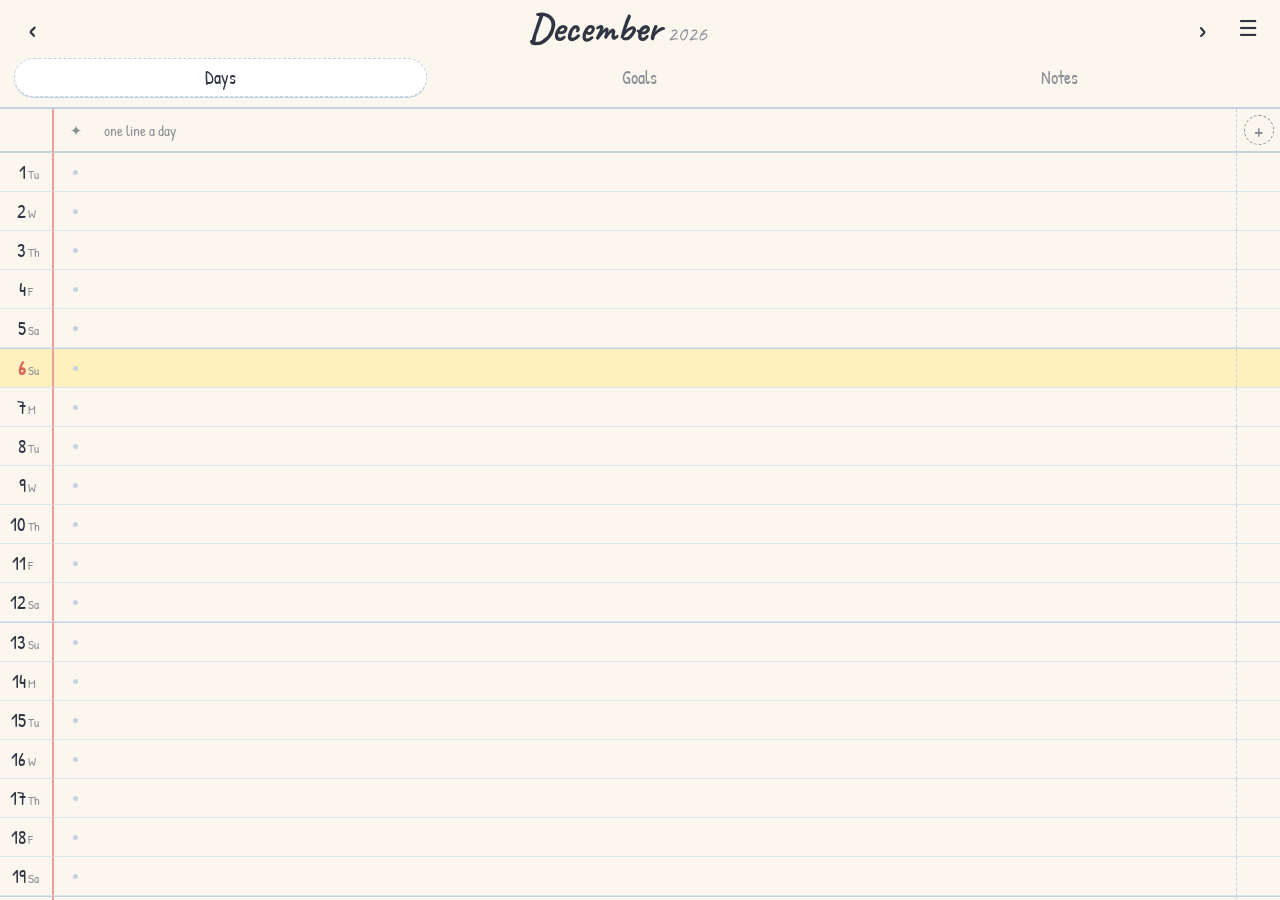
==== index.html @ 995aca8b "Add files via upload" ====
<!doctype html>
<html lang="en">
<head>
<meta charset="utf-8">
<meta name="viewport" content="width=device-width, initial-scale=1, viewport-fit=cover">
<meta name="theme-color" content="#fbf7ee">
<meta name="color-scheme" content="light">
<meta name="apple-mobile-web-app-capable" content="yes">
<meta name="mobile-web-app-capable" content="yes">
<meta name="apple-mobile-web-app-status-bar-style" content="default">
<meta name="apple-mobile-web-app-title" content="Planner">
<title>Planner</title>
<link rel="manifest" href="manifest.webmanifest">
<link rel="icon" type="image/png" href="icons/icon-192.png">
<link rel="apple-touch-icon" href="icons/apple-touch-icon.png">
<link rel="preconnect" href="https://fonts.googleapis.com">
<link rel="preconnect" href="https://fonts.gstatic.com" crossorigin>
<link href="https://fonts.googleapis.com/css2?family=Caveat:wght@500;700&family=Patrick+Hand&display=swap" rel="stylesheet">
<link rel="stylesheet" href="style.css">
</head>
<body>
<div id="app"><div class="loading">opening your notebook…</div></div>
<script src="app.js"></script>
</body>
</html>
---- style.css ----
:root{
  --paper:#fbf7ee;
  --paper-2:#f4eedf;
  --line:#dbe4ee;
  --line-strong:#c4d2e1;
  --margin:#ec9f9a;
  --ink:#2f3542;
  --muted:#8b8f97;
  --accent:#d9695f;
  --accent-soft:#f8dcd7;
  --blue:#5b8fc9;
  --today:#fff1bd;
  --row:38px;
  --hand:'Patrick Hand','Comic Sans MS','Chalkboard SE',system-ui,sans-serif;
  --title:'Caveat','Patrick Hand',cursive;
}
*{box-sizing:border-box;-webkit-tap-highlight-color:transparent}
html,body{margin:0;height:100%;background:var(--paper);color:var(--ink);font-family:var(--hand);font-size:18px;overscroll-behavior:none}
button{font:inherit;color:inherit;background:none;border:0;padding:0;cursor:pointer}
input,textarea{font:inherit;color:inherit}
.loading{padding:40px;text-align:center;color:var(--muted)}

#app{display:flex;flex-direction:column;height:100dvh;height:100vh;height:100dvh}

/* ---------- header ---------- */
.top{display:grid;grid-template-columns:44px 1fr 44px 44px;align-items:center;gap:2px;
  padding:calc(env(safe-area-inset-top) + 6px) 10px 2px;background:var(--paper)}
.icon{width:44px;height:44px;border-radius:50%;font-size:30px;line-height:1;display:grid;place-items:center;color:var(--ink)}
.icon:active{background:var(--paper-2)}
.icon.menu{font-size:22px}
.title{text-align:center;cursor:pointer;user-select:none}
.mname{font-family:var(--title);font-size:40px;font-weight:700;line-height:1}
.year{font-family:var(--title);font-size:22px;color:var(--muted);margin-left:6px}

.tabs{display:flex;gap:6px;padding:6px 14px 10px;border-bottom:2px solid var(--line-strong)}
.tab{flex:1;padding:6px 0;border-radius:999px;font-size:18px;color:var(--muted);border:1.5px dashed transparent}
.tab.on{color:var(--ink);background:#fff;border-color:var(--line-strong);box-shadow:0 1px 0 var(--line-strong)}
.tab small{font-size:14px;color:var(--accent);margin-left:3px}

main{flex:1;overflow:auto;-webkit-overflow-scrolling:touch;position:relative;
  padding-bottom:calc(env(safe-area-inset-bottom) + 24px)}

/* ---------- days table ---------- */
table.days{border-collapse:separate;border-spacing:0;min-width:100%}
.days th,.days td{height:var(--row);border-bottom:1px solid var(--line);padding:0;vertical-align:middle;background:var(--paper)}
.days thead th{position:sticky;top:0;z-index:2;font-weight:normal;font-size:15px;color:var(--muted);
  border-bottom:2px solid var(--line-strong);height:44px;background:var(--paper)}
.c-day{position:sticky;left:0;z-index:1;width:54px;min-width:54px;text-align:right;padding-right:7px!important;
  border-right:2px solid var(--margin)!important;white-space:nowrap}
.days thead .c-day{z-index:3}
.c-day b{font-weight:normal;font-size:19px}
.c-day span{font-size:13px;color:var(--muted);display:inline-block;width:17px;text-align:left;margin-left:2px}
.c-mark{width:44px;min-width:44px;text-align:center}
.markbtn{width:42px;height:34px;display:flex;align-items:center;justify-content:center;gap:0}
.markbtn img{width:30px;height:30px;object-fit:contain}
.markbtn img+img{margin-left:-10px}
.markbtn .dot{width:5px;height:5px;border-radius:50%;background:var(--line-strong)}
.c-entry{min-width:180px;width:100%;padding:0 6px!important}
.entry{width:100%;border:0;background:transparent;outline:none;font-size:18px;padding:6px 0;height:var(--row)}
.entry::placeholder{color:#c9c4b6}
.c-trk{width:62px;min-width:62px;max-width:84px;text-align:center;border-left:1px dashed var(--line-strong)}
.c-trk.wide{width:84px;min-width:84px}
th.c-trk{padding:0 3px!important;cursor:pointer}
.trkname{display:block;font-size:13px;line-height:1.1;color:var(--ink);max-height:30px;overflow:hidden;overflow-wrap:anywhere;hyphens:auto}
.trkname img{width:26px;height:26px;object-fit:contain;display:block;margin:0 auto}
.trkname .t{font-size:11px;color:var(--muted)}
.c-add{width:44px;min-width:44px;border-left:1px dashed var(--line-strong)}
.addtrk{width:30px;height:30px;border-radius:50%;border:1.5px dashed var(--muted);color:var(--muted);font-size:20px;line-height:1}
.cellbtn{width:100%;height:var(--row);display:grid;place-items:center;color:var(--accent)}
.cellbtn svg{width:24px;height:24px}
.cellbtn img{width:28px;height:28px;object-fit:contain}
.cellin{width:100%;height:var(--row);border:0;background:transparent;text-align:center;outline:none;font-size:17px;padding:0 2px;color:var(--blue)}
.cellin:focus,.entry:focus{background:rgba(91,143,201,.08)}
tr.weekstart td{border-top:1.5px solid var(--line-strong)}
tr.today td{background:var(--today)}
tr.today .c-day b{color:var(--accent);font-weight:bold}
.trk-empty{padding:4px 6px;font-size:13px;color:var(--muted)}

.banner{margin:12px 14px 4px;padding:10px 12px;border:1.5px dashed var(--line-strong);border-radius:12px;background:#fff;
  display:flex;align-items:center;gap:8px;font-size:16px}
.banner .grow{flex:1}

/* ---------- buttons ---------- */
.btn{padding:8px 14px;border-radius:999px;border:1.5px solid var(--ink);background:#fff;font-size:17px;white-space:nowrap}
.btn.primary{background:var(--ink);color:#fff}
.btn.danger{border-color:var(--accent);color:var(--accent)}
.btn.small{padding:4px 10px;font-size:15px}
.btn:active{transform:translateY(1px)}

/* ---------- goals ---------- */
.page{padding:14px 16px 30px;
  background-image:linear-gradient(to right,transparent 30px,var(--margin) 30px,var(--margin) 32px,transparent 32px);}
.page h2{font-family:var(--title);font-size:32px;margin:0 0 2px 40px;font-weight:700}
.sub{margin:0 0 14px 40px;color:var(--muted);font-size:16px}
.goal{display:flex;align-items:center;gap:10px;min-height:46px;border-bottom:1px solid var(--line);margin-left:40px}
.box{width:26px;height:26px;flex:none;border:2px solid var(--ink);border-radius:6px 8px 5px 7px;display:grid;place-items:center;color:var(--accent)}
.box svg{width:30px;height:30px;margin:-6px -4px 0 0}
.gtext{flex:1;border:0;background:transparent;outline:none;font-size:19px;padding:8px 0}
.goal.done .gtext{text-decoration:line-through;text-decoration-color:var(--accent);text-decoration-thickness:2px;color:var(--muted)}
.x{width:32px;height:32px;color:var(--muted);font-size:22px;flex:none}
.goal.adder .gtext::placeholder{color:#b5b0a3}
.progress{display:inline-block;margin-left:8px;padding:1px 9px;border-radius:999px;background:var(--accent-soft);color:var(--accent);font-size:15px}

/* ---------- notes ---------- */
.notes{padding:14px 16px 120px;min-height:100%;
  background-image:linear-gradient(to right,transparent 30px,var(--margin) 30px,var(--margin) 32px,transparent 32px),
    repeating-linear-gradient(to bottom,transparent 0,transparent 33px,var(--line) 33px,var(--line) 34px);
  background-position:0 0,0 6px}
.notes h2{font-family:var(--title);font-size:32px;margin:0 0 10px 40px;font-weight:700;line-height:1}
.block{position:relative;margin:0 0 14px 40px}
.blocktools{display:flex;gap:2px;justify-content:flex-end;opacity:.75}
.blocktools button{width:30px;height:26px;font-size:16px;color:var(--muted)}
.ntext{width:100%;border:0;background:transparent;outline:none;resize:none;font-size:19px;line-height:34px;padding:0;min-height:68px;overflow:hidden}
.tscroll{overflow-x:auto}
table.ntable{border-collapse:collapse;background:rgba(255,255,255,.75)}
.ntable td{border:1.5px solid var(--ink);padding:0;min-width:84px}
.ntable tr:first-child td{background:var(--paper-2)}
.ntable tr:first-child input{font-weight:bold}
.ntable input{width:100%;min-width:84px;border:0;background:transparent;outline:none;padding:6px 8px;font-size:17px}
.tctrl{display:flex;gap:6px;flex-wrap:wrap;margin-top:6px}
.ndoodle{display:block;width:150px;height:150px;object-fit:contain;cursor:pointer}
.ndoodle.s{width:90px;height:90px}.ndoodle.l{width:240px;height:240px}
.ndoodle.left{margin-right:auto}.ndoodle.center{margin:0 auto}
.addbar{position:sticky;bottom:calc(env(safe-area-inset-bottom) + 10px);display:flex;gap:8px;justify-content:center;margin-top:20px}
.addbar .btn{box-shadow:0 2px 0 var(--ink)}
.emptynote{margin:6px 0 0 40px;color:var(--muted);font-size:16px;line-height:34px}

/* ---------- sheets ---------- */
.overlay{position:fixed;inset:0;background:rgba(47,53,66,.35);display:flex;align-items:flex-end;justify-content:center;z-index:50;animation:fade .15s}
.sheet{background:var(--paper);width:100%;max-width:560px;max-height:92dvh;overflow:auto;border-radius:22px 22px 0 0;
  padding:12px 16px calc(env(safe-area-inset-bottom) + 18px);box-shadow:0 -4px 20px rgba(0,0,0,.15);animation:up .2s ease-out}
@media (min-width:600px){.overlay{align-items:center}.sheet{border-radius:22px}}
.sheethead{display:flex;align-items:center;gap:8px;margin-bottom:10px}
.sheethead h3{flex:1;margin:0;font-family:var(--title);font-size:30px;font-weight:700;line-height:1.1}
.sheetfoot{display:flex;gap:8px;justify-content:flex-end;margin-top:14px;flex-wrap:wrap}
.sheetfoot .spacer{flex:1}
@keyframes up{from{transform:translateY(40px);opacity:.5}}
@keyframes fade{from{opacity:0}}

.field{width:100%;padding:10px 12px;border:1.5px solid var(--line-strong);border-radius:12px;background:#fff;outline:none;font-size:18px}
.field:focus{border-color:var(--blue)}
.lbl{display:block;font-size:15px;color:var(--muted);margin:12px 0 6px}
.seg{display:flex;flex-wrap:wrap;gap:6px}
.segb{padding:6px 12px;border-radius:999px;border:1.5px solid var(--line-strong);background:#fff;font-size:16px}
.segb.on{border-color:var(--ink);background:var(--ink);color:#fff}
.hint{font-size:15px;color:var(--muted);margin:4px 0 8px}

.stampgrid{display:grid;grid-template-columns:repeat(auto-fill,minmax(76px,1fr));gap:8px}
.stamp{display:flex;flex-direction:column;align-items:center;gap:2px;padding:8px 4px 6px;border-radius:14px;border:1.5px solid var(--line-strong);background:#fff;font-size:13px;color:var(--muted);min-height:84px}
.stamp img{width:44px;height:44px;object-fit:contain}
.stamp span{max-width:100%;overflow:hidden;text-overflow:ellipsis;white-space:nowrap}
.stamp.on{border-color:var(--accent);background:var(--accent-soft);color:var(--accent)}
.stamp.new{border-style:dashed}
.stamp .plus{font-size:30px;line-height:44px;color:var(--muted)}

/* ---------- doodle pad ---------- */
.padwrap{position:relative;width:100%;max-width:360px;margin:0 auto;aspect-ratio:1}
.pad{width:100%;height:100%;display:block;border-radius:16px;border:1.5px solid var(--line-strong);touch-action:none;
  background-color:#fff;
  background-image:linear-gradient(var(--line) 1px,transparent 1px),linear-gradient(90deg,var(--line) 1px,transparent 1px);
  background-size:10% 10%}
.tools{display:flex;flex-wrap:wrap;gap:6px;align-items:center;justify-content:center;margin:10px 0 2px}
.sw{width:30px;height:30px;border-radius:50%;border:2px solid #fff;box-shadow:0 0 0 1.5px var(--line-strong)}
.sw.on{box-shadow:0 0 0 2.5px var(--ink)}
.tool{min-width:38px;height:34px;padding:0 8px;border-radius:10px;border:1.5px solid var(--line-strong);background:#fff;font-size:15px;display:inline-grid;place-items:center}
.tool.on{border-color:var(--ink);background:var(--ink);color:#fff}
.sizedot{border-radius:50%;background:currentColor;display:block}

.menu-list{display:flex;flex-direction:column;gap:8px}
.menu-list button{text-align:left;padding:12px 14px;border-radius:14px;background:#fff;border:1.5px solid var(--line-strong);font-size:18px}
.menu-list button small{display:block;color:var(--muted);font-size:14px}
.steps{font-size:16px;line-height:1.45;padding-left:20px;margin:6px 0}

.toast{position:fixed;left:50%;bottom:calc(env(safe-area-inset-bottom) + 28px);transform:translateX(-50%);background:var(--ink);color:#fff;
  padding:8px 16px;border-radius:999px;font-size:16px;z-index:99;animation:fade .2s;white-space:nowrap}
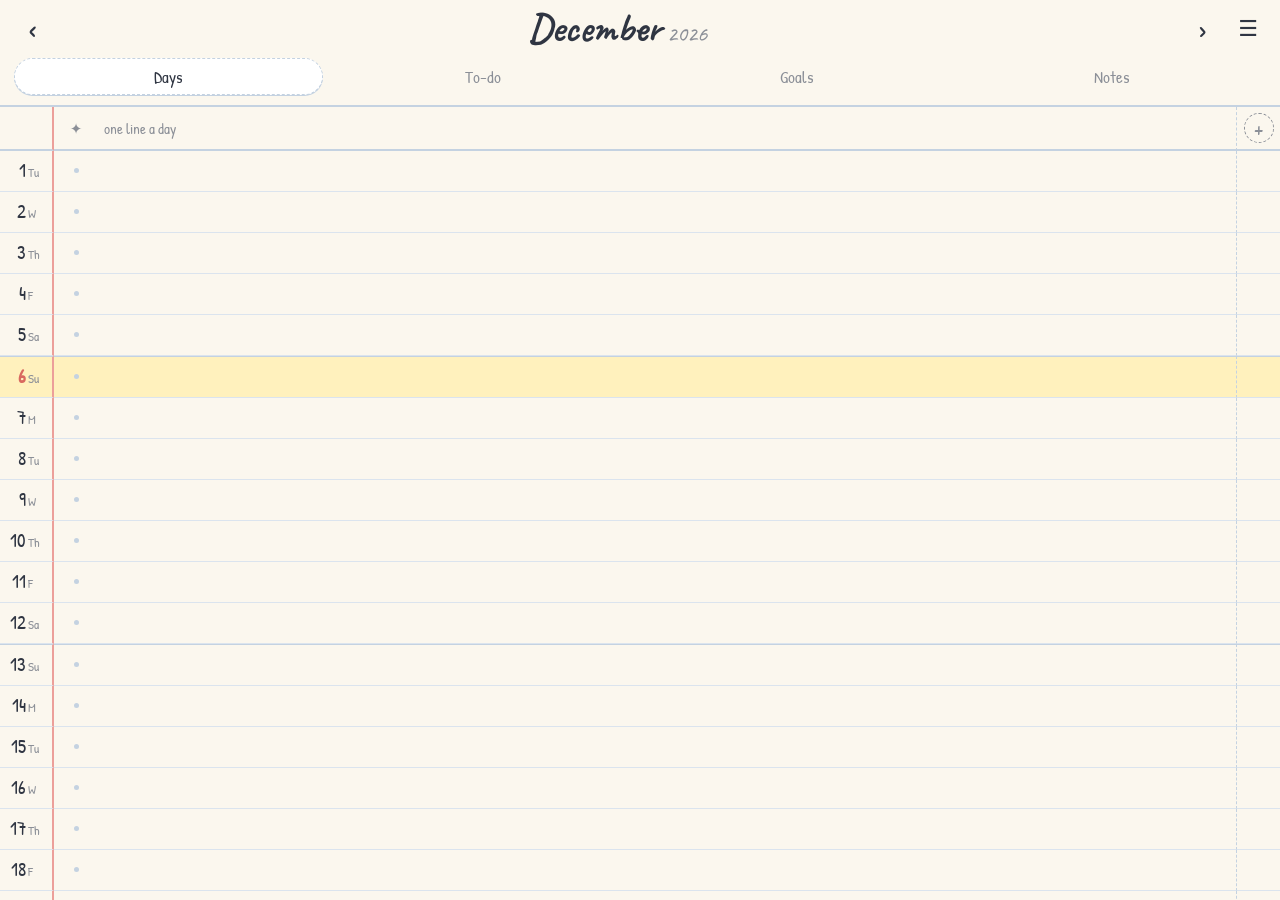
==== commit f59fea2a: "Add files via upload" ====
--- a/index.html
+++ b/index.html
@@ -13,13 +13,11 @@
 <link rel="manifest" href="manifest.webmanifest">
 <link rel="icon" type="image/png" href="icons/icon-192.png">
 <link rel="apple-touch-icon" href="icons/apple-touch-icon.png">
-<link rel="preconnect" href="https://fonts.googleapis.com">
-<link rel="preconnect" href="https://fonts.gstatic.com" crossorigin>
-<link href="https://fonts.googleapis.com/css2?family=Caveat:wght@500;700&family=Patrick+Hand&display=swap" rel="stylesheet">
 <link rel="stylesheet" href="style.css">
 </head>
 <body>
 <div id="app"><div class="loading">opening your notebook…</div></div>
+<script src="vendor/capacitor.js"></script>
 <script src="app.js"></script>
 </body>
 </html>
--- a/style.css
+++ b/style.css
@@ -1,3 +1,6 @@
+@font-face{font-family:'Caveat';font-weight:500;font-style:normal;font-display:swap;src:url(fonts/caveat-latin-500-normal.woff2) format('woff2')}
+@font-face{font-family:'Caveat';font-weight:700;font-style:normal;font-display:swap;src:url(fonts/caveat-latin-700-normal.woff2) format('woff2')}
+@font-face{font-family:'Patrick Hand';font-weight:400;font-style:normal;font-display:swap;src:url(fonts/patrick-hand-latin-400-normal.woff2) format('woff2')}
 :root{
   --paper:#fbf7ee;
   --paper-2:#f4eedf;
@@ -56,13 +59,13 @@
 .markbtn img+img{margin-left:-10px}
 .markbtn .dot{width:5px;height:5px;border-radius:50%;background:var(--line-strong)}
 .c-entry{min-width:180px;width:100%;padding:0 6px!important}
-.entry{width:100%;border:0;background:transparent;outline:none;font-size:18px;padding:6px 0;height:var(--row)}
+.entry{display:block;width:100%;border:0;background:transparent;outline:none;font-size:18px;line-height:22px;padding:8px 0;height:var(--row);min-height:var(--row);resize:none;overflow:hidden;white-space:pre-wrap;overflow-wrap:anywhere}
 .entry::placeholder{color:#c9c4b6}
 .c-trk{width:62px;min-width:62px;max-width:84px;text-align:center;border-left:1px dashed var(--line-strong)}
 .c-trk.wide{width:84px;min-width:84px}
 th.c-trk{padding:0 3px!important;cursor:pointer}
-.trkname{display:block;font-size:13px;line-height:1.1;color:var(--ink);max-height:30px;overflow:hidden;overflow-wrap:anywhere;hyphens:auto}
-.trkname img{width:26px;height:26px;object-fit:contain;display:block;margin:0 auto}
+.trkname{display:block;font-size:13px;line-height:1.1;color:var(--ink);max-height:38px;overflow:hidden;overflow-wrap:anywhere;hyphens:auto}
+.trkname img{width:36px;height:36px;object-fit:contain;display:block;margin:0 auto}
 .trkname .t{font-size:11px;color:var(--muted)}
 .c-add{width:44px;min-width:44px;border-left:1px dashed var(--line-strong)}
 .addtrk{width:30px;height:30px;border-radius:50%;border:1.5px dashed var(--muted);color:var(--muted);font-size:20px;line-height:1}
@@ -173,3 +176,29 @@
 
 .toast{position:fixed;left:50%;bottom:calc(env(safe-area-inset-bottom) + 28px);transform:translateX(-50%);background:var(--ink);color:#fff;
   padding:8px 16px;border-radius:999px;font-size:16px;z-index:99;animation:fade .2s;white-space:nowrap}
+.days tbody td{vertical-align:top}
+tbody .c-day{line-height:var(--row)}
+.markbtn{margin:2px auto 0}
+
+/* ---------- to-do ---------- */
+.tab{font-size:17px}
+.daystrip{position:sticky;top:0;z-index:4;display:flex;gap:6px;overflow-x:auto;padding:10px 12px;background:var(--paper);border-bottom:1px solid var(--line);scrollbar-width:none}
+.daystrip::-webkit-scrollbar{display:none}
+.dchip{flex:none;width:46px;padding:6px 0 5px;border-radius:14px;border:1.5px solid var(--line-strong);background:#fff;display:flex;flex-direction:column;align-items:center;line-height:1.1;position:relative}
+.dchip b{font-weight:normal;font-size:19px}
+.dchip span{font-size:12px;color:var(--muted)}
+.dchip.today{border-color:var(--accent)}
+.dchip.on{background:var(--ink);border-color:var(--ink);color:#fff}
+.dchip.on span{color:#d6d9df}
+.pip{position:absolute;top:5px;right:5px;width:7px;height:7px;border-radius:50%;background:var(--accent)}
+.pip.done{background:#3aa76d}
+tbody .c-day{cursor:pointer}
+.c-day .pip{top:6px;right:4px;width:6px;height:6px}
+.timechip{position:relative;flex:none;min-width:40px;height:30px;padding:0 9px;border-radius:999px;border:1.5px dashed var(--line-strong);display:inline-grid;place-items:center;font-size:14px;color:var(--muted);overflow:hidden;background:transparent;white-space:nowrap}
+.timechip.set{border-style:solid;border-color:var(--blue);color:var(--blue);background:#fff}
+.timechip input{position:absolute;inset:0;opacity:0;width:100%;height:100%;border:0;margin:0;padding:0;-webkit-appearance:none;appearance:none}
+.goal.todo.done .timechip{opacity:.4}
+.nudge{display:inline-flex;align-items:center}
+.nudge .x{width:26px}
+.gtext{min-width:0}
+.page,.notes{max-width:100vw;overflow-x:hidden}
